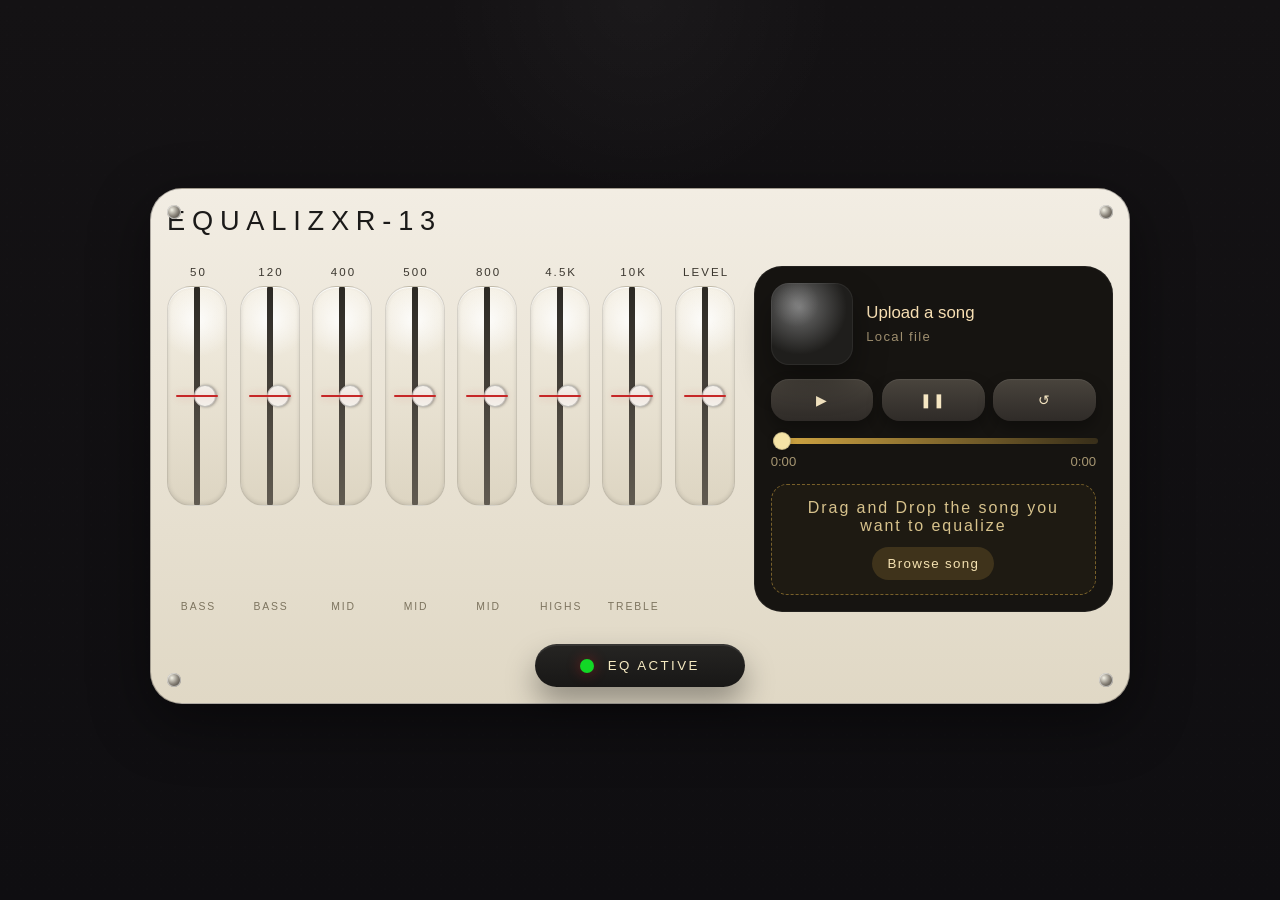
==== index.html @ 7e9e04cb "Add app.js file" ====
<!DOCTYPE html>
<html lang="en">
<head>
  <meta charset="UTF-8" />
  <meta name="viewport" content="width=device-width, initial-scale=1.0" />
  <title>EQUALIZXR</title>
  <link rel="stylesheet" href="style.css" />
</head>
<body>
  <!-- Main container for the studio / pedal page -->
  <div class="studio-shell">
    <!-- Pedal body wrapper -->
    <div class="pedal-frame">
      <!-- Decorative screw heads on the pedal corners -->
      <div class="screw screw-tl"></div>
      <div class="screw screw-tr"></div>
      <div class="screw screw-bl"></div>
      <div class="screw screw-br"></div>

      <!-- Header branding on the pedal face -->
      <header class="pedal-header">
        <div class="brand-block">
          <span class="model-label">EQUALIZXR-13</span>
        </div>
      </header>

      <!-- Equalizer slider section -->
      <section class="eq-grid" aria-label="Bass equalizer controls">
        <!-- Each band uses a slider input with a frequency label -->
        <div class="band" data-band="50">
          <div class="freq-label">50</div>
          <div class="slider-wrap">
            <span class="slider-value" aria-live="polite">0 dB</span>
            <input type="range" min="-15" max="15" step="0.1" value="0" data-index="0" data-type="band" />
          </div>
          <div class="band-tag">Bass</div>
        </div>

        <div class="band" data-band="120">
          <div class="freq-label">120</div>
          <div class="slider-wrap">
            <span class="slider-value" aria-live="polite">0 dB</span>
            <input type="range" min="-15" max="15" step="0.1" value="0" data-index="1" data-type="band" />
          </div>
          <div class="band-tag">Bass</div>
        </div>

        <div class="band" data-band="400">
          <div class="freq-label">400</div>
          <div class="slider-wrap">
            <span class="slider-value" aria-live="polite">0 dB</span>
            <input type="range" min="-15" max="15" step="0.1" value="0" data-index="2" data-type="band" />
          </div>
          <div class="band-tag">Mid</div>
        </div>

        <div class="band" data-band="500">
          <div class="freq-label">500</div>
          <div class="slider-wrap">
            <span class="slider-value" aria-live="polite">0 dB</span>
            <input type="range" min="-15" max="15" step="0.1" value="0" data-index="3" data-type="band" />
          </div>
          <div class="band-tag">Mid</div>
        </div>

        <div class="band" data-band="800">
          <div class="freq-label">800</div>
          <div class="slider-wrap">
            <span class="slider-value" aria-live="polite">0 dB</span>
            <input type="range" min="-15" max="15" step="0.1" value="0" data-index="4" data-type="band" />
          </div>
          <div class="band-tag">Mid</div>
        </div>

        <div class="band" data-band="4.5k">
          <div class="freq-label">4.5k</div>
          <div class="slider-wrap">
            <span class="slider-value" aria-live="polite">0 dB</span>
            <input type="range" min="-15" max="15" step="0.1" value="0" data-index="5" data-type="band" />
          </div>
          <div class="band-tag">Highs</div>
        </div>

        <div class="band" data-band="10k">
          <div class="freq-label">10k</div>
          <div class="slider-wrap">
            <span class="slider-value" aria-live="polite">0 dB</span>
            <input type="range" min="-15" max="15" step="0.1" value="0" data-index="6" data-type="band" />
          </div>
          <div class="band-tag">Treble</div>
        </div>

        <div class="band level-band" data-band="Level">
          <div class="freq-label">Level</div>
          <div class="slider-wrap">
            <span class="slider-value" aria-live="polite">0 dB</span>
            <input type="range" min="-15" max="15" step="0.1" value="0" data-type="level" />
          </div>
        </div>
      </section>

      <!-- Player panel inside the pedal frame -->
      <aside class="player-panel">
        <div class="track-panel">
          <div id="albumArt" class="album-art"></div>
          <div class="track-copy">
            <div class="track-title" id="trackTitle">Upload a song</div>
            <div class="track-artist" id="trackArtist">Local file</div>
          </div>
        </div>

        <div class="control-row">
          <button id="playBtn" class="met-button" type="button">▶</button>
          <button id="pauseBtn" class="met-button" type="button">❚❚</button>
          <button id="restartBtn" class="met-button" type="button">↺</button>
        </div>

        <div class="seek-shell">
          <input id="seekBar" type="range" min="0" max="100" step="0.1" value="0" aria-label="Seek" />
          <div class="time-row">
            <span id="currentTime">0:00</span>
            <span id="duration">0:00</span>
          </div>
        </div>

        <!-- File selector / drop zone for choosing a local song -->
        <div id="dropZone" class="drop-zone">
          <p>Drag and Drop the song you want to equalize</p>
          <button id="fileSelectBtn" class="browse-btn" type="button">Browse song</button>
          <input id="audioFileInput" type="file" accept="audio/*" hidden />
        </div>
      </aside>

      <div class="footswitch-panel">
        <button id="bypassBtn" class="foot-switch" type="button" aria-pressed="true">
          <span class="led active"></span>
          <span class="switch-label">EQ ACTIVE</span>
        </button>
      </div>
    </div>
  </div>

  <!-- Audio element used by the Web Audio API source node -->
  <audio id="player" crossorigin="anonymous"></audio>
  <script src="js/app.js"></script>
</body>
</html>
---- style.css ----
/* Root variables for the pedal theme */
:root {
  --bg: #101010;
  --panel: #e8e2d2;
  --panel-shade: #c7bfab;
  --rail: #36322f;
  --accent: #d4a843;
  --text: #ebe8dd;
  --muted: #8f8a7f;
  --shadow: rgba(0, 0, 0, 0.45);
}

/* Global reset and body styling */
* {
  box-sizing: border-box;
}

html,
body {
  margin: 0;
  min-height: 100%;
  background: radial-gradient(circle at top, rgba(255, 255, 255, 0.03), transparent 18%),
    linear-gradient(180deg, #141214 0%, #0f0e11 100%);
  color: var(--text);
  font-family: 'Oswald', 'Arial Narrow', Arial, sans-serif;
}

body::before {
  content: '';
  position: fixed;
  inset: 0;
  background-image: radial-gradient(circle, rgba(255, 255, 255, 0.02) 1px, transparent 1px);
  background-size: 14px 14px;
  opacity: 0.4;
  pointer-events: none;
}

/* Main page shell centering */
.studio-shell {
  min-height: 100vh;
  display: grid;
  place-items: center;
  padding: 1.3rem 0.8rem 1.8rem;
}

/* The rounded pedal body */
.pedal-frame {
  width: min(980px, 98vw);
  background: linear-gradient(180deg, #f2ede3 0%, #e0d8c5 100%);
  border: 1px solid rgba(17, 15, 14, 0.3);
  border-radius: 32px;
  box-shadow: 0 18px 60px rgba(0, 0, 0, 0.45);
  padding: 1rem;
  position: relative;
  display: grid;
  grid-template-columns: 1.35fr 0.85fr;
  gap: 1rem;
}

/* Decorative screw styling */
.screw {
  width: 14px;
  height: 14px;
  border-radius: 50%;
  background: radial-gradient(circle at 35% 35%, #f3f1e5 0%, #878177 48%, #332f29 95%);
  position: absolute;
  box-shadow: inset 0 0 0 1px rgba(255, 255, 255, 0.55);
}

.screw-tl { top: 1rem; left: 1rem; }
.screw-tr { top: 1rem; right: 1rem; }
.screw-bl { bottom: 1rem; left: 1rem; }
.screw-br { bottom: 1rem; right: 1rem; }

/* Pedal brand text */
.pedal-header {
  grid-column: 1 / -1;
  display: flex;
  justify-content: space-between;
  align-items: center;
  margin-bottom: 0.8rem;
  gap: 1rem;
}

.brand-block {
  display: flex;
  flex-direction: column;
  gap: 0.2rem;
}

.boss-label,
.model-label {
  display: inline-block;
  letter-spacing: 0.35em;
  font-size: 1.1rem;
}

.boss-label {
  color: #35322f;
  font-weight: 900;
}

.model-label {
  color: #1b1a19;
  font-size: 1.7rem;
  letter-spacing: 0.25em;
}

/* Equalizer slider grid */
.eq-grid {
  display: grid;
  grid-template-columns: repeat(8, minmax(0, 1fr));
  gap: 0.6rem;
}

.band {
  display: grid;
  grid-template-rows: auto 1fr auto;
  align-items: start;
}

.freq-label {
  font-size: 0.72rem;
  letter-spacing: 0.18em;
  text-transform: uppercase;
  text-align: center;
  margin-bottom: 0.55rem;
  color: #3b372f;
}

.band-tag {
  margin-top: 0.4rem;
  text-align: center;
  font-size: 0.65rem;
  letter-spacing: 0.18em;
  text-transform: uppercase;
  color: #7d745f;
}

/* Each slider track and knob wrapper */
.slider-wrap {
  position: relative;
  width: 60px;
  height: 220px;
  background: radial-gradient(circle at 50% 15%, rgba(255, 255, 255, 0.88), transparent 20%),
    linear-gradient(180deg, #f4efe3 0%, #ddd5c2 100%);
  border: 1px solid rgba(0, 0, 0, 0.13);
  border-radius: 24px;
  box-shadow: inset 0 1px 0 rgba(255, 255, 255, 0.9), inset 0 -1px 4px rgba(0, 0, 0, 0.12);
  overflow: hidden;
}

/* Middle track line */
.slider-wrap::before {
  content: '';
  position: absolute;
  left: 50%;
  top: 14px;
  transform: translateX(-50%);
  width: 4px;
  height: calc(100% - 28px);
  background: linear-gradient(180deg, #5b544d 0%, #2b2723 100%);
  border-radius: 2px;
}

/* Center zero line */
.slider-wrap::after {
  content: '';
  position: absolute;
  left: 50%;
  top: 50%;
  transform: translate(-50%, -50%);
  width: 42px;
  height: 2px;
  background: #c62727;
  border-radius: 1px;
  box-shadow: 0 0 8px rgba(198, 39, 39, 0.25);
}

/* Tooltip above each slider */
.slider-value {
  position: absolute;
  left: 50%;
  top: 8px;
  transform: translateX(-50%);
  padding: 0.23rem 0.45rem;
  border-radius: 999px;
  background: rgba(16, 14, 12, 0.85);
  color: #f1e2af;
  font-size: 0.72rem;
  opacity: 0;
  transition: opacity 0.18s ease;
  pointer-events: none;
  letter-spacing: 0.06em;
}

.slider-wrap:hover .slider-value,
.slider-wrap:focus-within .slider-value {
  opacity: 1;
}

/* Rotated range input styling so it behaves like a vertical slider */
.slider-wrap input {
  position: absolute;
  left: 50%;
  top: 50%;
  width: 220px;
  height: 20px;
  transform: translate(-50%, -50%) rotate(-90deg);
  transform-origin: center center;
  appearance: none;
  background: transparent;
  cursor: pointer;
  margin: 0;
  padding: 0;
}

.slider-wrap input:focus {
  outline: none;
}

.slider-wrap input::-webkit-slider-runnable-track {
  width: 100%;
  height: 6px;
  background: linear-gradient(90deg, #615b51 0%, #2c2924 100%);
  border-radius: 999px;
}

.slider-wrap input::-webkit-slider-thumb {
  -webkit-appearance: none;
  width: 22px;
  height: 22px;
  border-radius: 50%;
  background: #f4f1eb;
  border: 1px solid rgba(0, 0, 0, 0.2);
  box-shadow: 0 1px 3px rgba(0, 0, 0, 0.35);
  margin-top: 0;
}

.slider-wrap input::-moz-range-track {
  width: 100%;
  height: 6px;
  background: linear-gradient(90deg, #615b51 0%, #2c2924 100%);
  border-radius: 999px;
}

.slider-wrap input::-moz-range-thumb {
  width: 22px;
  height: 22px;
  border-radius: 50%;
  background: #f4f1eb;
  border: 1px solid rgba(0, 0, 0, 0.2);
  box-shadow: 0 1px 3px rgba(0, 0, 0, 0.35);
}

/* Flat button row */
.pedal-actions {
  grid-column: 1 / -1;
  display: flex;
  justify-content: flex-end;
  margin-top: 0.8rem;
}

.flat-btn {
  padding: 0.72rem 1.15rem;
  border: none;
  border-radius: 24px;
  background: #3d3931;
  color: #f0e9cf;
  letter-spacing: 0.18em;
  font-size: 0.82rem;
  box-shadow: inset 0 1px 0 rgba(255, 255, 255, 0.12), 0 10px 18px rgba(0, 0, 0, 0.18);
  cursor: pointer;
}

.flat-btn:hover {
  background: #4a453d;
}

/* Bypass footswitch styling */
.footswitch-panel {
  grid-column: 1 / -1;
  display: flex;
  justify-content: center;
  margin-top: 1rem;
}

.foot-switch {
  min-width: 210px;
  padding: 0.88rem 1rem;
  border: none;
  border-radius: 34px;
  background: linear-gradient(180deg, #262523 0%, #181716 100%);
  color: #f5e9c1;
  display: inline-flex;
  align-items: center;
  justify-content: center;
  gap: 0.85rem;
  letter-spacing: 0.18em;
  box-shadow: inset 0 2px 0 rgba(255, 255, 255, 0.08), 0 16px 30px rgba(0, 0, 0, 0.35);
  cursor: pointer;
}

.foot-switch .led {
  width: 14px;
  height: 14px;
  border-radius: 50%;
  background: rgba(120, 20, 20, 0.15);
  box-shadow: inset 0 0 0 1px rgba(255, 255, 255, 0.12);
}

.foot-switch .led.active {
  background: #12d826;
  box-shadow: 0 0 14px rgba(216, 31, 31, 0.45);
}

/* Player panel styling inside the pedal */
.player-panel {
  background: #161411;
  border: 1px solid rgba(255, 255, 255, 0.06);
  border-radius: 28px;
  padding: 1rem;
  display: grid;
  gap: 0.9rem;
  align-items: start;
}

.scope-shell {
  display: grid;
  gap: 0.75rem;
}

.scope-bezel {
  background: #141210;
  border: 1px solid rgba(255, 255, 255, 0.08);
  border-radius: 22px;
  padding: 0.85rem;
  box-shadow: inset 0 0 0 1px rgba(255, 255, 255, 0.02);
}

#scopeCanvas {
  width: 100%;
  height: 180px;
  border-radius: 16px;
  background: radial-gradient(circle at 50% 20%, rgba(212, 168, 67, 0.08), transparent 25%),
    linear-gradient(180deg, #12100f 0%, #0f0d0c 100%);
}

.scope-caption {
  color: #d4a843;
  font-size: 0.82rem;
  letter-spacing: 0.24em;
}

.track-panel {
  display: grid;
  grid-template-columns: 82px 1fr;
  gap: 0.85rem;
  align-items: center;
}

.album-art {
  width: 82px;
  height: 82px;
  border-radius: 18px;
  background: radial-gradient(circle at 35% 30%, #f6d399 0%, #b57a2c 40%, #362c24 100%);
  box-shadow: inset 0 0 0 1px rgba(255, 255, 255, 0.06), 0 16px 32px rgba(0, 0, 0, 0.35);
  position: relative;
  overflow: hidden;
}

.album-art::before {
  content: '';
  position: absolute;
  inset: 0;
  background: radial-gradient(circle at 30% 25%, rgba(255, 255, 255, 0.14), transparent 28%);
}

.track-copy {
  display: grid;
  gap: 0.4rem;
}

.track-title,
.track-artist {
  overflow: hidden;
  text-overflow: ellipsis;
  white-space: nowrap;
}

.track-title {
  font-size: 1.05rem;
  color: #f7dfb3;
}

.track-artist {
  color: #9f8f6f;
  letter-spacing: 0.1em;
  font-size: 0.82rem;
}

.control-row {
  display: flex;
  justify-content: space-between;
  gap: 0.55rem;
}

.met-button {
  flex: 1;
  min-width: 0;
  padding: 0.82rem 0;
  border: none;
  border-radius: 18px;
  background: linear-gradient(180deg, #49443d 0%, #2f2b28 100%);
  color: #f6e7c3;
  font-size: 0.88rem;
  letter-spacing: 0.12em;
  box-shadow: inset 0 1px 1px rgba(255, 255, 255, 0.08), 0 8px 16px rgba(0, 0, 0, 0.3);
  cursor: pointer;
}

.met-button:hover {
  background: linear-gradient(180deg, #5b534a 0%, #39322c 100%);
}

.seek-shell {
  display: grid;
  gap: 0.55rem;
}

#seekBar {
  width: 100%;
  accent-color: #d4a843;
  appearance: none;
  height: 6px;
  background: linear-gradient(90deg, #d4a843 0%, rgba(212, 168, 67, 0.18) 100%);
  border-radius: 999px;
}

#seekBar::-webkit-slider-thumb {
  -webkit-appearance: none;
  width: 18px;
  height: 18px;
  border-radius: 50%;
  background: #f5e3a6;
  border: 1px solid rgba(0, 0, 0, 0.2);
  box-shadow: 0 2px 6px rgba(0, 0, 0, 0.22);
}

#seekBar::-moz-range-thumb {
  width: 18px;
  height: 18px;
  border-radius: 50%;
  background: #f5e3a6;
  border: 1px solid rgba(0, 0, 0, 0.2);
}

.time-row {
  display: flex;
  justify-content: space-between;
  font-size: 0.82rem;
  color: #a69672;
}

.drop-zone {
  padding: 0.9rem 0.95rem;
  border: 1px dashed rgba(212, 168, 67, 0.5);
  border-radius: 16px;
  color: #d7c28c;
  background: rgba(212, 168, 67, 0.04);
  text-align: center;
  letter-spacing: 0.12em;
  display: grid;
  gap: 0.75rem;
  justify-items: center;
  cursor: pointer;
}

.drop-zone p {
  margin: 0;
}

.browse-btn {
  padding: 0.55rem 0.95rem;
  border: none;
  border-radius: 999px;
  background: rgba(212, 168, 67, 0.18);
  color: #f5e2b1;
  letter-spacing: 0.1em;
  cursor: pointer;
}

.browse-btn:hover {
  background: rgba(212, 168, 67, 0.28);
}

.drop-zone.dragover {
  background: rgba(212, 168, 67, 0.12);
  border-color: #d4a843;
}

/* Responsive adjustments */
@media (max-width: 1000px) {
  .pedal-frame {
    grid-template-columns: 1fr;
  }
}

@media (max-width: 760px) {
  .eq-grid {
    grid-template-columns: repeat(4, minmax(0, 1fr));
  }

  .track-panel {
    grid-template-columns: 1fr;
  }
}
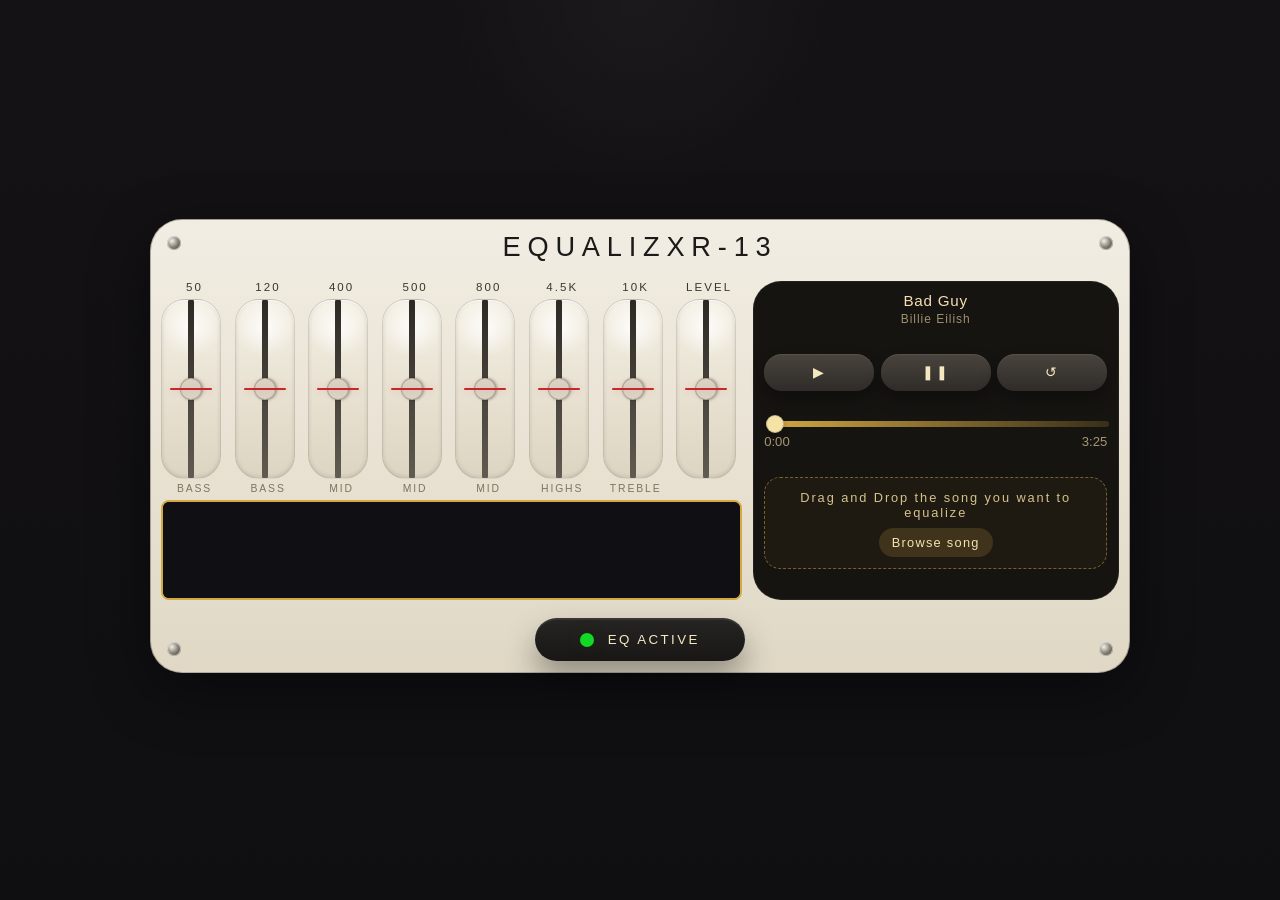
==== commit cd19cc8d: "Equalizer update, oscillator fix, and initial track add-in" ====
--- a/index.html
+++ b/index.html
@@ -5,6 +5,7 @@
   <meta name="viewport" content="width=device-width, initial-scale=1.0" />
   <title>EQUALIZXR</title>
   <link rel="stylesheet" href="style.css" />
+  <link rel="icon" href="assets/favicon.svg" />
 </head>
 <body>
   <!-- Main container for the studio / pedal page -->
@@ -24,8 +25,11 @@
         </div>
       </header>
 
-      <!-- Equalizer slider section -->
-      <section class="eq-grid" aria-label="Bass equalizer controls">
+      <div class="main-content">
+        <!-- Left section: EQ and Visualizer -->
+        <div class="eq-section">
+          <!-- Equalizer slider section -->
+          <section class="eq-grid" aria-label="Bass equalizer controls">
         <!-- Each band uses a slider input with a frequency label -->
         <div class="band" data-band="50">
           <div class="freq-label">50</div>
@@ -99,11 +103,15 @@
         </div>
       </section>
 
-      <!-- Player panel inside the pedal frame -->
-      <aside class="player-panel">
+      <!-- Frequency visualizer below the knobs -->
+      <div id="visualizer-container" class="visualizer-container"></div>
+    </div>
+
+    <!-- Right section: Player panel -->
+    <!-- Player panel inside the pedal frame -->
+    <aside class="player-panel">
         <div class="track-panel">
-          <div id="albumArt" class="album-art"></div>
-          <div class="track-copy">
+          <div class="track-info-compact">
             <div class="track-title" id="trackTitle">Upload a song</div>
             <div class="track-artist" id="trackArtist">Local file</div>
           </div>
@@ -130,18 +138,21 @@
           <input id="audioFileInput" type="file" accept="audio/*" hidden />
         </div>
       </aside>
+    </div>
 
-      <div class="footswitch-panel">
-        <button id="bypassBtn" class="foot-switch" type="button" aria-pressed="true">
-          <span class="led active"></span>
-          <span class="switch-label">EQ ACTIVE</span>
-        </button>
-      </div>
+    <div class="footswitch-panel">
+      <button id="bypassBtn" class="foot-switch" type="button" aria-pressed="true">
+        <span class="led active"></span>
+        <span class="switch-label">EQ ACTIVE</span>
+      </button>
     </div>
   </div>
+</div>
 
   <!-- Audio element used by the Web Audio API source node -->
   <audio id="player" crossorigin="anonymous"></audio>
+  <script src="p5/p5.min.js"></script>
   <script src="js/app.js"></script>
+  <script src="js/visualizer.js"></script>
 </body>
 </html>
--- a/style.css
+++ b/style.css
@@ -50,11 +50,25 @@
   border: 1px solid rgba(17, 15, 14, 0.3);
   border-radius: 32px;
   box-shadow: 0 18px 60px rgba(0, 0, 0, 0.45);
-  padding: 1rem;
+  padding: 0.65rem;
   position: relative;
   display: grid;
+  grid-template-columns: 1fr;
+  grid-template-rows: auto auto auto;
+  gap: 0.65rem;
+}
+
+/* Main content grid layout */
+.main-content {
+  display: grid;
   grid-template-columns: 1.35fr 0.85fr;
-  gap: 1rem;
+  gap: 0.65rem;
+}
+
+/* Left section with EQ and visualizer */
+.eq-section {
+  display: grid;
+  gap: 0.4rem;
 }
 
 /* Decorative screw styling */
@@ -74,11 +88,10 @@
 
 /* Pedal brand text */
 .pedal-header {
-  grid-column: 1 / -1;
   display: flex;
-  justify-content: space-between;
+  justify-content: center;
   align-items: center;
-  margin-bottom: 0.8rem;
+  margin-bottom: 0.5rem;
   gap: 1rem;
 }
 
@@ -110,7 +123,7 @@
 .eq-grid {
   display: grid;
   grid-template-columns: repeat(8, minmax(0, 1fr));
-  gap: 0.6rem;
+  gap: 0.45rem;
 }
 
 .band {
@@ -124,12 +137,12 @@
   letter-spacing: 0.18em;
   text-transform: uppercase;
   text-align: center;
-  margin-bottom: 0.55rem;
+  margin-bottom: 0.35rem;
   color: #3b372f;
 }
 
 .band-tag {
-  margin-top: 0.4rem;
+  margin-top: 0.25rem;
   text-align: center;
   font-size: 0.65rem;
   letter-spacing: 0.18em;
@@ -141,7 +154,7 @@
 .slider-wrap {
   position: relative;
   width: 60px;
-  height: 220px;
+  height: 180px;
   background: radial-gradient(circle at 50% 15%, rgba(255, 255, 255, 0.88), transparent 20%),
     linear-gradient(180deg, #f4efe3 0%, #ddd5c2 100%);
   border: 1px solid rgba(0, 0, 0, 0.13);
@@ -179,6 +192,7 @@
 
 /* Tooltip above each slider */
 .slider-value {
+  display: none;
   position: absolute;
   left: 50%;
   top: 8px;
@@ -196,7 +210,7 @@
 
 .slider-wrap:hover .slider-value,
 .slider-wrap:focus-within .slider-value {
-  opacity: 1;
+  display: none;
 }
 
 /* Rotated range input styling so it behaves like a vertical slider */
@@ -204,7 +218,7 @@
   position: absolute;
   left: 50%;
   top: 50%;
-  width: 220px;
+  width: 180px;
   height: 20px;
   transform: translate(-50%, -50%) rotate(-90deg);
   transform-origin: center center;
@@ -230,12 +244,16 @@
   -webkit-appearance: none;
   width: 22px;
   height: 22px;
+  top: -8px;
+  position: relative;
   border-radius: 50%;
-  background: #f4f1eb;
+  background: #dcd5c6;
   border: 1px solid rgba(0, 0, 0, 0.2);
   box-shadow: 0 1px 3px rgba(0, 0, 0, 0.35);
   margin-top: 0;
 }
+
+
 
 .slider-wrap input::-moz-range-track {
   width: 100%;
@@ -279,10 +297,9 @@
 
 /* Bypass footswitch styling */
 .footswitch-panel {
-  grid-column: 1 / -1;
   display: flex;
   justify-content: center;
-  margin-top: 1rem;
+  margin-top: 0.5rem;
 }
 
 .foot-switch {
@@ -305,13 +322,13 @@
   width: 14px;
   height: 14px;
   border-radius: 50%;
-  background: rgba(120, 20, 20, 0.15);
+  background: rgba(54, 91, 7, 0.15);
   box-shadow: inset 0 0 0 1px rgba(255, 255, 255, 0.12);
 }
 
 .foot-switch .led.active {
   background: #12d826;
-  box-shadow: 0 0 14px rgba(216, 31, 31, 0.45);
+  box-shadow: 0 0 14px rgba(29, 45, 3, 0.45);
 }
 
 /* Player panel styling inside the pedal */
@@ -319,9 +336,9 @@
   background: #161411;
   border: 1px solid rgba(255, 255, 255, 0.06);
   border-radius: 28px;
-  padding: 1rem;
-  display: grid;
-  gap: 0.9rem;
+  padding: 0.65rem;
+  display: grid;
+  gap: 0.55rem;
   align-items: start;
 }
 
@@ -354,31 +371,23 @@
 
 .track-panel {
   display: grid;
-  grid-template-columns: 82px 1fr;
-  gap: 0.85rem;
-  align-items: center;
+  grid-template-columns: 1fr;
+  gap: 0.75rem;
+  align-items: start;
 }
 
 .album-art {
-  width: 82px;
-  height: 82px;
-  border-radius: 18px;
-  background: radial-gradient(circle at 35% 30%, #f6d399 0%, #b57a2c 40%, #362c24 100%);
-  box-shadow: inset 0 0 0 1px rgba(255, 255, 255, 0.06), 0 16px 32px rgba(0, 0, 0, 0.35);
-  position: relative;
-  overflow: hidden;
+  display: none;
 }
 
 .album-art::before {
-  content: '';
-  position: absolute;
-  inset: 0;
-  background: radial-gradient(circle at 30% 25%, rgba(255, 255, 255, 0.14), transparent 28%);
-}
-
-.track-copy {
-  display: grid;
-  gap: 0.4rem;
+  display: none;
+}
+
+.track-info-compact {
+  display: grid;
+  gap: 0.15rem;
+  text-align: center;
 }
 
 .track-title,
@@ -389,26 +398,27 @@
 }
 
 .track-title {
-  font-size: 1.05rem;
+  font-size: 0.95rem;
   color: #f7dfb3;
+  letter-spacing: 0.05em;
 }
 
 .track-artist {
   color: #9f8f6f;
-  letter-spacing: 0.1em;
-  font-size: 0.82rem;
+  letter-spacing: 0.08em;
+  font-size: 0.75rem;
 }
 
 .control-row {
   display: flex;
   justify-content: space-between;
-  gap: 0.55rem;
+  gap: 0.4rem;
 }
 
 .met-button {
   flex: 1;
   min-width: 0;
-  padding: 0.82rem 0;
+  padding: 0.65rem 0;
   border: none;
   border-radius: 18px;
   background: linear-gradient(180deg, #49443d 0%, #2f2b28 100%);
@@ -425,7 +435,7 @@
 
 .seek-shell {
   display: grid;
-  gap: 0.55rem;
+  gap: 0.35rem;
 }
 
 #seekBar {
@@ -463,7 +473,7 @@
 }
 
 .drop-zone {
-  padding: 0.9rem 0.95rem;
+  padding: 0.7rem 0.8rem;
   border: 1px dashed rgba(212, 168, 67, 0.5);
   border-radius: 16px;
   color: #d7c28c;
@@ -471,23 +481,25 @@
   text-align: center;
   letter-spacing: 0.12em;
   display: grid;
-  gap: 0.75rem;
+  gap: 0.5rem;
   justify-items: center;
   cursor: pointer;
 }
 
 .drop-zone p {
   margin: 0;
+  font-size: 0.8rem;
 }
 
 .browse-btn {
-  padding: 0.55rem 0.95rem;
+  padding: 0.45rem 0.8rem;
   border: none;
   border-radius: 999px;
   background: rgba(212, 168, 67, 0.18);
   color: #f5e2b1;
   letter-spacing: 0.1em;
   cursor: pointer;
+  font-size: 0.8rem;
 }
 
 .browse-btn:hover {
@@ -499,10 +511,29 @@
   border-color: #d4a843;
 }
 
+/* Frequency visualizer */
+.visualizer-container {
+  width: 100%;
+  height: 100px;
+  border-radius: 8px;
+  background: rgba(15, 15, 20, 0.9);
+  border: 2px solid #d4a843;
+  box-shadow: inset 0 1px 1px rgba(255, 255, 255, 0.05);
+  overflow: hidden;
+}
+
+.visualizer-container canvas {
+  display: block;
+}
+
 /* Responsive adjustments */
 @media (max-width: 1000px) {
-  .pedal-frame {
+  .main-content {
     grid-template-columns: 1fr;
+  }
+  
+  .visualizer-container {
+    height: 100px;
   }
 }
 
@@ -514,4 +545,12 @@
   .track-panel {
     grid-template-columns: 1fr;
   }
-}
+  
+  .main-content {
+    grid-template-columns: 1fr;
+  }
+  
+  .visualizer-container {
+    height: 90px;
+  }
+}
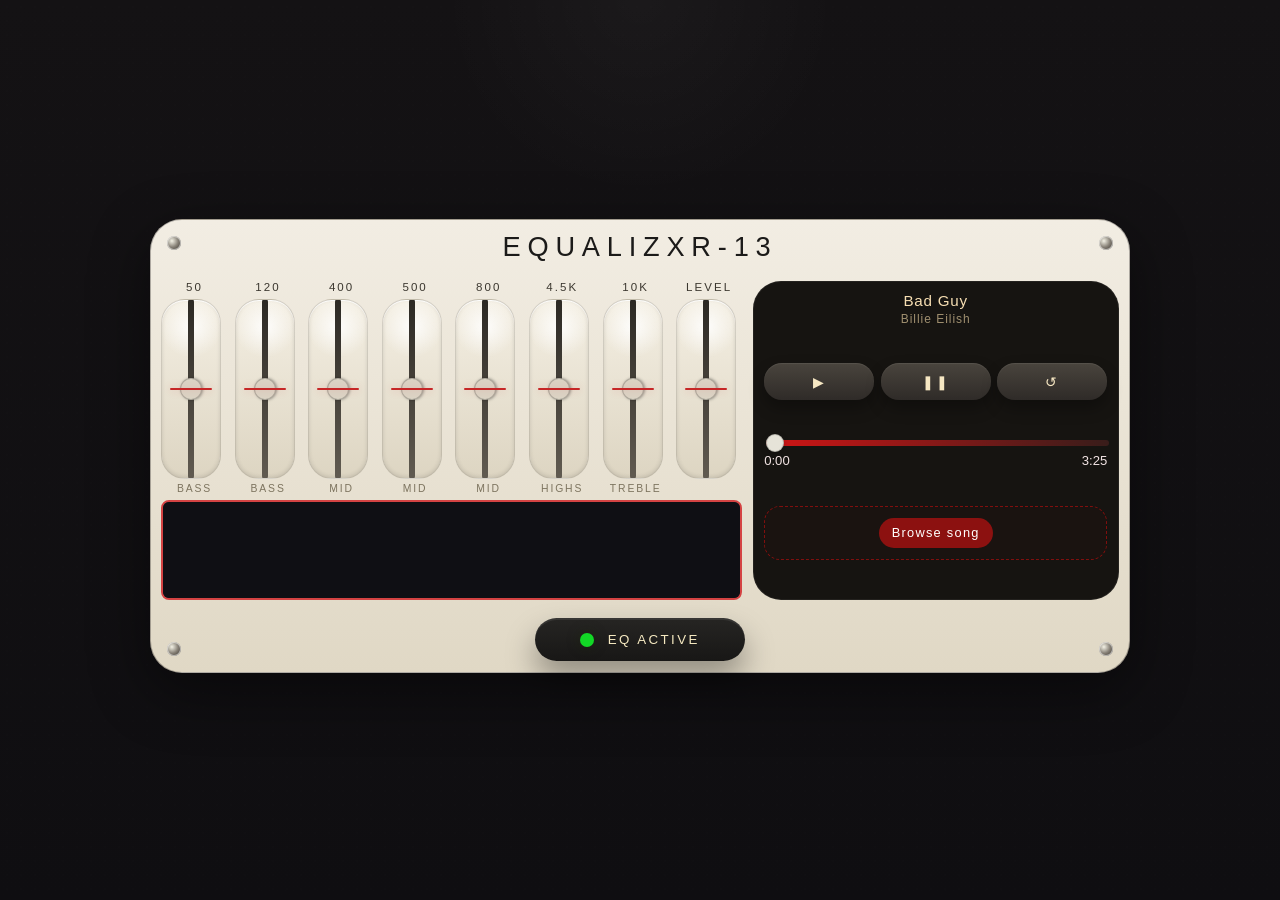
==== commit 40826858: "2.0 version" ====
--- a/index.html
+++ b/index.html
@@ -133,7 +133,6 @@
 
         <!-- File selector / drop zone for choosing a local song -->
         <div id="dropZone" class="drop-zone">
-          <p>Drag and Drop the song you want to equalize</p>
           <button id="fileSelectBtn" class="browse-btn" type="button">Browse song</button>
           <input id="audioFileInput" type="file" accept="audio/*" hidden />
         </div>
--- a/style.css
+++ b/style.css
@@ -440,10 +440,10 @@
 
 #seekBar {
   width: 100%;
-  accent-color: #d4a843;
+  accent-color: #bb1717;
   appearance: none;
   height: 6px;
-  background: linear-gradient(90deg, #d4a843 0%, rgba(212, 168, 67, 0.18) 100%);
+  background: linear-gradient(90deg, #d11515 0%, rgba(212, 67, 67, 0.18) 100%);
   border-radius: 999px;
 }
 
@@ -452,7 +452,7 @@
   width: 18px;
   height: 18px;
   border-radius: 50%;
-  background: #f5e3a6;
+  background: #e6e3d8;
   border: 1px solid rgba(0, 0, 0, 0.2);
   box-shadow: 0 2px 6px rgba(0, 0, 0, 0.22);
 }
@@ -461,7 +461,7 @@
   width: 18px;
   height: 18px;
   border-radius: 50%;
-  background: #f5e3a6;
+  background: #ece6d4;
   border: 1px solid rgba(0, 0, 0, 0.2);
 }
 
@@ -469,15 +469,15 @@
   display: flex;
   justify-content: space-between;
   font-size: 0.82rem;
-  color: #a69672;
+  color: #f1e3e3;
 }
 
 .drop-zone {
   padding: 0.7rem 0.8rem;
-  border: 1px dashed rgba(212, 168, 67, 0.5);
+  border: 1px dashed rgba(232, 12, 12, 0.5);
   border-radius: 16px;
-  color: #d7c28c;
-  background: rgba(212, 168, 67, 0.04);
+  color: #d78c8c;
+  background: rgba(139, 20, 20, 0.04);
   text-align: center;
   letter-spacing: 0.12em;
   display: grid;
@@ -495,20 +495,20 @@
   padding: 0.45rem 0.8rem;
   border: none;
   border-radius: 999px;
-  background: rgba(212, 168, 67, 0.18);
-  color: #f5e2b1;
+  background: rgba(232, 18, 18, 0.552);
+  color: #ffffff;
   letter-spacing: 0.1em;
   cursor: pointer;
   font-size: 0.8rem;
 }
 
 .browse-btn:hover {
-  background: rgba(212, 168, 67, 0.28);
+  background: rgba(223, 25, 25, 0.28);
 }
 
 .drop-zone.dragover {
-  background: rgba(212, 168, 67, 0.12);
-  border-color: #d4a843;
+  background: rgba(212, 67, 67, 0.12);
+  border-color: #d44343;
 }
 
 /* Frequency visualizer */
@@ -517,7 +517,7 @@
   height: 100px;
   border-radius: 8px;
   background: rgba(15, 15, 20, 0.9);
-  border: 2px solid #d4a843;
+  border: 2px solid #d44343;
   box-shadow: inset 0 1px 1px rgba(255, 255, 255, 0.05);
   overflow: hidden;
 }
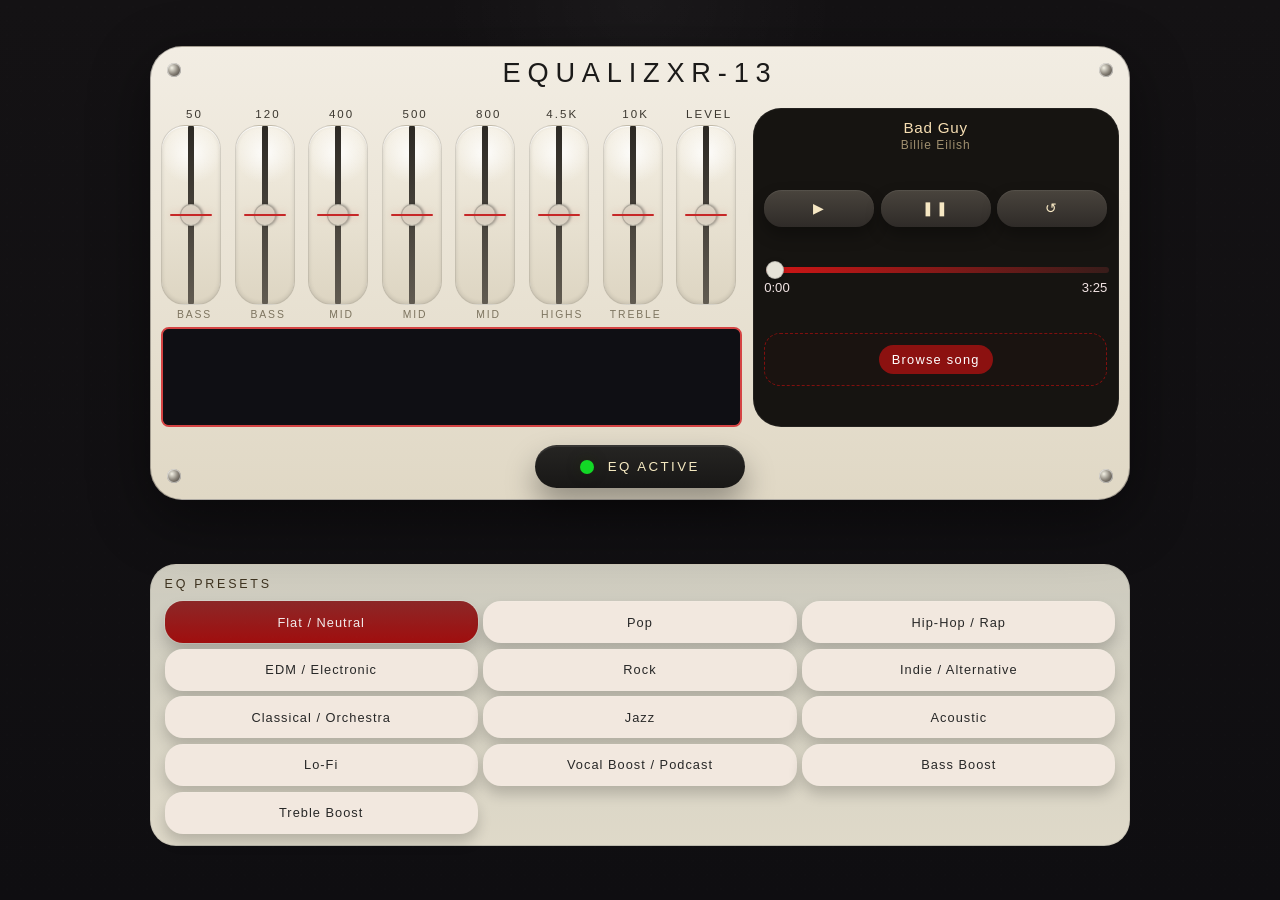
==== commit 9846a987: "Preset Update" ====
--- a/index.html
+++ b/index.html
@@ -103,7 +103,7 @@
         </div>
       </section>
 
-      <!-- Frequency visualizer below the knobs -->
+<!-- Frequency visualizer below the knobs -->
       <div id="visualizer-container" class="visualizer-container"></div>
     </div>
 
@@ -146,6 +146,25 @@
       </button>
     </div>
   </div>
+
+  <div class="preset-panel external-preset-panel">
+    <div class="preset-heading">EQ Presets</div>
+    <div class="preset-grid">
+      <button class="preset-button active" data-preset="flat-neutral" type="button">Flat / Neutral</button>
+      <button class="preset-button" data-preset="pop" type="button">Pop</button>
+      <button class="preset-button" data-preset="hiphop-rap" type="button">Hip-Hop / Rap</button>
+      <button class="preset-button" data-preset="edm-electronic" type="button">EDM / Electronic</button>
+      <button class="preset-button" data-preset="rock" type="button">Rock</button>
+      <button class="preset-button" data-preset="indie-alternative" type="button">Indie / Alternative</button>
+      <button class="preset-button" data-preset="classical-orchestra" type="button">Classical / Orchestra</button>
+      <button class="preset-button" data-preset="jazz" type="button">Jazz</button>
+      <button class="preset-button" data-preset="acoustic" type="button">Acoustic</button>
+      <button class="preset-button" data-preset="lofi" type="button">Lo-Fi</button>
+      <button class="preset-button" data-preset="vocal-boost-podcast" type="button">Vocal Boost / Podcast</button>
+      <button class="preset-button" data-preset="bass-boost" type="button">Bass Boost</button>
+      <button class="preset-button" data-preset="treble-boost" type="button">Treble Boost</button>
+    </div>
+  </div>
 </div>
 
   <!-- Audio element used by the Web Audio API source node -->
--- a/style.css
+++ b/style.css
@@ -295,6 +295,60 @@
   background: #4a453d;
 }
 
+.preset-panel {
+  display: grid;
+  gap: 0.65rem;
+  padding: 0.72rem 0.85rem;
+  background: linear-gradient(180deg, rgba(217, 215, 201, 0.94), rgba(232, 226, 209, 0.96));
+  border: 1px solid rgba(0, 0, 0, 0.08);
+  border-radius: 26px;
+}
+
+.preset-panel.external-preset-panel {
+  width: min(980px, 98vw);
+  margin: 0.9rem auto 0;
+}
+
+.preset-heading {
+  color: #3d321f;
+  font-size: 0.78rem;
+  letter-spacing: 0.22em;
+  text-transform: uppercase;
+}
+
+.preset-grid {
+  display: grid;
+  grid-template-columns: repeat(3, minmax(0, 1fr));
+  gap: 0.35rem;
+}
+
+.preset-button {
+  min-height: 42px;
+  padding: 0.62rem 0.75rem;
+  border: none;
+  border-radius: 18px;
+  background: #f2e8df;
+  color: #272727;
+  font-size: 0.8rem;
+  letter-spacing: 0.08em;
+  text-align: center;
+  cursor: pointer;
+  box-shadow: inset 0 1px 0 rgba(255, 255, 255, 0.07), 0 8px 14px rgba(0, 0, 0, 0.18);
+  transition: transform 0.16s ease, background 0.2s ease, color 0.2s ease;
+}
+
+.preset-button:hover {
+  background: #8e887c;
+  color: #000000;
+  transform: translateY(-1px);
+}
+
+.preset-button.active {
+  background: linear-gradient(180deg, #8c2727 0%, rgb(160, 14, 14) 100%);
+  color: #f1eaea;
+  box-shadow: 0 0 0 1px rgba(255, 255, 255, 0.16), 0 10px 16px rgba(0, 0, 0, 0.2);
+}
+
 /* Bypass footswitch styling */
 .footswitch-panel {
   display: flex;
